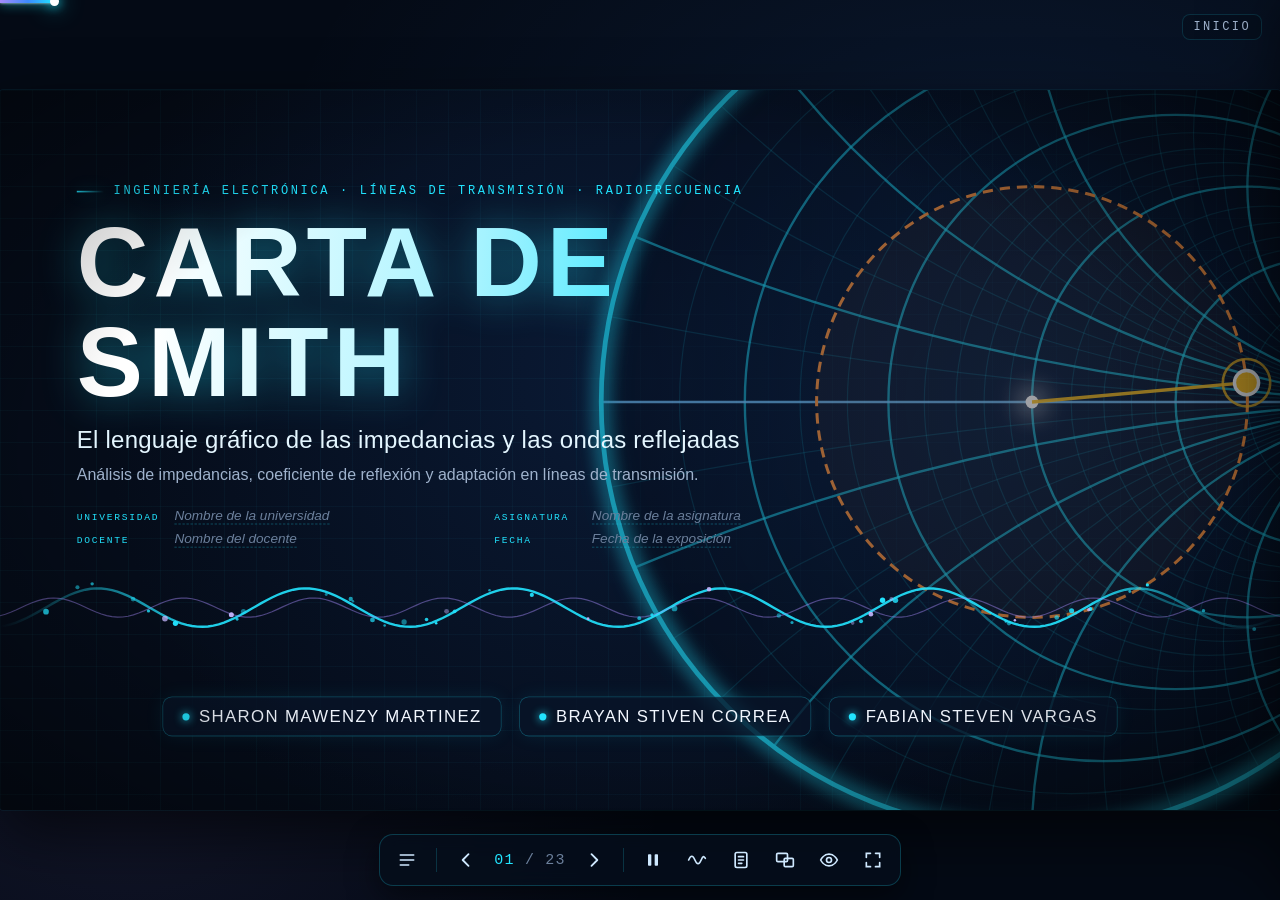
==== presentacion/index.html @ e16580ab "Presentación interactiva de la Carta de Smith 23 diapositivas en HTML/SVG/JS sin dependencias, con c" ====
<!doctype html>
<html lang="es">
<head>
  <meta charset="utf-8">
  <meta name="viewport" content="width=device-width, initial-scale=1">
  <title>Carta de Smith — Presentación interactiva</title>
  <meta name="description" content="Análisis de impedancias, coeficiente de reflexión y adaptación en líneas de transmisión.">
  <link rel="icon" href="data:image/svg+xml,%3Csvg xmlns='http://www.w3.org/2000/svg' viewBox='-12 -12 24 24'%3E%3Ccircle r='10' fill='%23050c19' stroke='%2322e4ff' stroke-width='1.6'/%3E%3Ccircle cx='5' r='5' fill='none' stroke='%2322e4ff' stroke-width='1.1'/%3E%3Cpath d='M-10 0H10' stroke='%2322e4ff'/%3E%3C/svg%3E">
  <link rel="stylesheet" href="css/styles.css">
  <script>
    // Registro temprano de errores (usado por la prueba automática ?test)
    window.__errs = [];
    window.addEventListener('error', function (e) { window.__errs.push(e.message + ' @ ' + e.filename + ':' + e.lineno); });
  </script>
</head>
<body>
  <div id="progress"></div>
  <div id="sectionLabel"></div>

  <div id="viewport">
    <main id="stage"></main>
  </div>

  <!-- Barra de herramientas -->
  <nav id="toolbar" aria-label="Controles de la presentación">
    <button class="tb" id="btnMenu" data-tip="Menú de secciones (M)" aria-label="Menú">
      <svg viewBox="0 0 24 24" fill="none" stroke="currentColor" stroke-width="2" stroke-linecap="round"><path d="M4 6h16M4 12h16M4 18h10"/></svg>
    </button>
    <span class="sep"></span>
    <button class="tb" id="btnPrev" data-tip="Anterior (←)" aria-label="Anterior">
      <svg viewBox="0 0 24 24" fill="none" stroke="currentColor" stroke-width="2.2" stroke-linecap="round" stroke-linejoin="round"><path d="M15 5l-7 7 7 7"/></svg>
    </button>
    <div id="counter">01 / 23</div>
    <button class="tb" id="btnNext" data-tip="Siguiente (→ / espacio)" aria-label="Siguiente">
      <svg viewBox="0 0 24 24" fill="none" stroke="currentColor" stroke-width="2.2" stroke-linecap="round" stroke-linejoin="round"><path d="M9 5l7 7-7 7"/></svg>
    </button>
    <span class="sep"></span>
    <button class="tb" id="btnPause" data-tip="Pausar / reanudar animaciones (P)" aria-label="Pausa">
      <svg viewBox="0 0 24 24" fill="currentColor"><rect x="6" y="5" width="4" height="14" rx="1"/><rect x="14" y="5" width="4" height="14" rx="1"/></svg>
    </button>
    <button class="tb" id="btnAnim" data-tip="Desactivar animaciones (A)" aria-label="Animaciones">
      <svg viewBox="0 0 24 24" fill="none" stroke="currentColor" stroke-width="2" stroke-linecap="round"><path d="M2 12c2.5-6 5-6 7.5 0s5 6 7.5 0 3.5-4 5-2"/></svg>
    </button>
    <button class="tb" id="btnNotes" data-tip="Notas del expositor (N)" aria-label="Notas">
      <svg viewBox="0 0 24 24" fill="none" stroke="currentColor" stroke-width="2" stroke-linecap="round"><rect x="5" y="3" width="14" height="18" rx="2"/><path d="M9 8h6M9 12h6M9 16h4"/></svg>
    </button>
    <button class="tb" id="btnPresenter" data-tip="Ventana de notas para 2º monitor (V)" aria-label="Ventana de notas">
      <svg viewBox="0 0 24 24" fill="none" stroke="currentColor" stroke-width="2" stroke-linecap="round"><rect x="2" y="4" width="13" height="10" rx="1.5"/><rect x="11" y="10" width="11" height="10" rx="1.5"/></svg>
    </button>
    <button class="tb" id="btnPresent" data-tip="Modo exposición: oculta la interfaz (H)" aria-label="Modo exposición">
      <svg viewBox="0 0 24 24" fill="none" stroke="currentColor" stroke-width="2" stroke-linecap="round"><path d="M2 12s3.5-7 10-7 10 7 10 7-3.5 7-10 7S2 12 2 12z"/><circle cx="12" cy="12" r="3"/></svg>
    </button>
    <button class="tb" id="btnFull" data-tip="Pantalla completa (F)" aria-label="Pantalla completa">
      <svg viewBox="0 0 24 24" fill="none" stroke="currentColor" stroke-width="2" stroke-linecap="round"><path d="M4 9V4h5M20 9V4h-5M4 15v5h5M20 15v5h-5"/></svg>
    </button>
  </nav>

  <!-- Menú de secciones -->
  <div id="menu" role="dialog" aria-label="Menú de secciones">
    <div class="menu-box">
      <h3>Contenido de la presentación</h3>
      <div class="sections" id="menuSections"></div>
      <div class="keys">
        <kbd>←</kbd> <kbd>→</kbd> navegar &nbsp;·&nbsp; <kbd>Inicio</kbd>/<kbd>Fin</kbd> primera/última &nbsp;·&nbsp;
        <kbd>F</kbd> pantalla completa &nbsp;·&nbsp; <kbd>N</kbd> notas &nbsp;·&nbsp; <kbd>V</kbd> ventana de notas &nbsp;·&nbsp;
        <kbd>P</kbd> pausar animaciones &nbsp;·&nbsp; <kbd>A</kbd> activar/desactivar animaciones &nbsp;·&nbsp;
        <kbd>H</kbd> modo exposición &nbsp;·&nbsp; <kbd>M</kbd> este menú &nbsp;·&nbsp; <kbd>Esc</kbd> cerrar<br>
        En las cartas interactivas: haz clic para enfocarlas y usa las flechas para mover el punto (<kbd>Shift</kbd> = paso grande, <kbd>Inicio</kbd> = centro).
      </div>
    </div>
  </div>

  <!-- Notas del expositor -->
  <aside id="notes" aria-label="Notas del expositor">
    <header>
      <div class="n" id="notesNum"></div>
      <h4 id="notesTitle"></h4>
      <button class="btn sm close" id="notesClose" aria-label="Cerrar notas">✕</button>
    </header>
    <div class="body" id="notesBody"></div>
  </aside>

  <div id="toast" role="status" aria-live="polite"></div>

  <script src="js/calculations.js"></script>
  <script src="js/animations.js"></script>
  <script src="js/smith-chart.js"></script>
  <script src="js/slides.js"></script>
  <script src="js/slides-a.js"></script>
  <script src="js/slides-b.js"></script>
  <script src="js/slides-c.js"></script>
  <script src="js/app.js"></script>
</body>
</html>
---- presentacion/css/styles.css ----
/* =====================================================================
   CARTA DE SMITH — Presentación interactiva
   Hoja de estilos principal
   ===================================================================== */

:root {
  --bg: #040a15;
  --bg-2: #071327;
  --panel: rgba(10, 24, 46, 0.72);
  --panel-solid: #0a1830;
  --graphite: #1a2232;
  --line: rgba(34, 228, 255, 0.16);
  --line-strong: rgba(34, 228, 255, 0.42);

  --cyan: #22e4ff;
  --cyan-dim: #0fa9c4;
  --blue: #3d8bff;
  --violet: #a78bfa;
  --turq: #2dd4bf;
  --green: #3cf7a6;
  --amber: #fbbf24;
  --orange: #fb923c;
  --red: #ff4d5e;

  --text: #f2f7ff;
  --muted: #9fb2cc;
  --dim: #6b7f9b;

  --font-title: "Bahnschrift", "DIN Alternate", "Segoe UI", "Roboto Condensed", Arial, sans-serif;
  --font-body: "Segoe UI", "Inter", "Roboto", "Helvetica Neue", Arial, sans-serif;
  --font-mono: "Consolas", "Cascadia Mono", "JetBrains Mono", "Courier New", monospace;
  --font-math: "Cambria Math", "Cambria", "STIX Two Math", "Times New Roman", serif;

  --glow: 0 0 18px rgba(34, 228, 255, 0.35);
  --radius: 14px;
  --ease: cubic-bezier(.22, .8, .24, 1);
}

* { box-sizing: border-box; }

html, body {
  margin: 0;
  height: 100%;
  overflow: hidden;
  background: var(--bg);
  color: var(--text);
  font-family: var(--font-body);
  -webkit-font-smoothing: antialiased;
}

body {
  background:
    radial-gradient(1200px 700px at 78% 18%, rgba(61, 139, 255, 0.10), transparent 60%),
    radial-gradient(900px 600px at 10% 90%, rgba(167, 139, 250, 0.08), transparent 60%),
    var(--bg);
}

button, input, select { font-family: inherit; }

/* ---------------------------------------------------------------------
   Escenario 16:9 escalado (1600 × 900 virtual)
   --------------------------------------------------------------------- */
#viewport {
  position: fixed;
  inset: 0;
  display: grid;
  place-items: center;
}

#stage {
  position: absolute;
  left: 50%;
  top: 50%;
  width: 1600px;
  height: 900px;
  transform-origin: 0 0;
  overflow: hidden;
  border-radius: 4px;
  background:
    linear-gradient(rgba(34,228,255,0.035) 1px, transparent 1px) 0 0 / 40px 40px,
    linear-gradient(90deg, rgba(34,228,255,0.035) 1px, transparent 1px) 0 0 / 40px 40px,
    radial-gradient(circle at 50% 40%, #0a1a35 0%, #050c19 70%);
  box-shadow: 0 0 0 1px rgba(34,228,255,0.08), 0 30px 80px rgba(0,0,0,0.6);
}

#stage::after { /* viñeta */
  content: "";
  position: absolute;
  inset: 0;
  pointer-events: none;
  background: radial-gradient(ellipse at center, transparent 60%, rgba(0,0,0,0.45) 100%);
  z-index: 50;
}

/* ---------------------------------------------------------------------
   Diapositivas y transiciones
   --------------------------------------------------------------------- */
.slide {
  position: absolute;
  inset: 0;
  padding: 44px 64px 92px;
  display: none;
  flex-direction: column;
  z-index: 1;
}
.slide.active, .slide.leaving { display: flex; }
.slide.active { z-index: 2; }

.slide.enter { animation: var(--in-anim, tSlideIn) 0.7s var(--ease) both; }
.slide.leaving { animation: var(--out-anim, tSlideOut) 0.55s var(--ease) both; pointer-events: none; }

.slide[data-trans="slide"]  { --in-anim: tSlideIn;  --out-anim: tSlideOut; }
.slide[data-trans="zoom"]   { --in-anim: tZoomIn;   --out-anim: tZoomOut; }
.slide[data-trans="blur"]   { --in-anim: tBlurIn;   --out-anim: tBlurOut; }
.slide[data-trans="rise"]   { --in-anim: tRiseIn;   --out-anim: tRiseOut; }
.slide[data-trans="scan"]   { --in-anim: tScanIn;   --out-anim: tFadeOut; }

.dir-back .slide[data-trans="slide"] { --in-anim: tSlideInBack; --out-anim: tSlideOutBack; }

@keyframes tSlideIn     { from { transform: translateX(90px); opacity: 0; } to { transform: none; opacity: 1; } }
@keyframes tSlideOut    { to   { transform: translateX(-90px); opacity: 0; } }
@keyframes tSlideInBack { from { transform: translateX(-90px); opacity: 0; } to { transform: none; opacity: 1; } }
@keyframes tSlideOutBack{ to   { transform: translateX(90px); opacity: 0; } }
@keyframes tZoomIn      { from { transform: scale(1.08); opacity: 0; filter: blur(6px); } to { transform: none; opacity: 1; filter: none; } }
@keyframes tZoomOut     { to   { transform: scale(0.94); opacity: 0; } }
@keyframes tBlurIn      { from { opacity: 0; filter: blur(14px); } to { opacity: 1; filter: none; } }
@keyframes tBlurOut     { to   { opacity: 0; filter: blur(10px); } }
@keyframes tRiseIn      { from { transform: translateY(60px); opacity: 0; } to { transform: none; opacity: 1; } }
@keyframes tRiseOut     { to   { transform: translateY(-40px); opacity: 0; } }
@keyframes tScanIn      { from { clip-path: inset(0 100% 0 0); } to { clip-path: inset(0 0 0 0); } }
@keyframes tFadeOut     { to   { opacity: 0; } }

/* Aparición progresiva de elementos (.rv) */
.rv { opacity: 0; }
.slide.active .rv {
  animation: rvUp 0.7s var(--ease) both;
  animation-delay: calc(var(--i, 0) * 110ms + 250ms);
}
.slide.active .rv.left  { animation-name: rvLeft; }
.slide.active .rv.right { animation-name: rvRight; }
.slide.active .rv.zoom  { animation-name: rvZoom; }
.slide.active .rv.glowin { animation-name: rvGlow; animation-duration: 1.4s; }

@keyframes rvUp    { from { opacity: 0; transform: translateY(22px); } to { opacity: 1; transform: none; } }
@keyframes rvLeft  { from { opacity: 0; transform: translateX(-34px); } to { opacity: 1; transform: none; } }
@keyframes rvRight { from { opacity: 0; transform: translateX(34px); } to { opacity: 1; transform: none; } }
@keyframes rvZoom  { from { opacity: 0; transform: scale(0.9); } to { opacity: 1; transform: none; } }
@keyframes rvGlow  { 0% { opacity: 0; filter: blur(16px); letter-spacing: 0.3em; } 60% { opacity: 1; } 100% { opacity: 1; filter: none; } }

/* Animaciones desactivadas */
body.no-anim *, body.no-anim *::before, body.no-anim *::after {
  animation-duration: 0.001s !important;
  animation-delay: 0s !important;
  transition-duration: 0.001s !important;
  transition-delay: 0s !important;
}

/* ---------------------------------------------------------------------
   Tipografía y bloques comunes
   --------------------------------------------------------------------- */
.slide-head { margin-bottom: 22px; flex: none; }
.kicker {
  font-family: var(--font-mono);
  font-size: 15px;
  letter-spacing: 0.22em;
  text-transform: uppercase;
  color: var(--cyan);
  display: flex;
  align-items: center;
  gap: 12px;
}
.kicker::before {
  content: "";
  width: 34px;
  height: 2px;
  background: linear-gradient(90deg, var(--cyan), transparent);
  box-shadow: var(--glow);
}
h2.title {
  font-family: var(--font-title);
  font-weight: 700;
  font-size: 46px;
  line-height: 1.08;
  margin: 8px 0 0;
  letter-spacing: 0.01em;
  background: linear-gradient(92deg, #ffffff 0%, #cdefff 55%, #8fdcff 100%);
  -webkit-background-clip: text;
  background-clip: text;
  color: transparent;
}
.subtitle { color: var(--muted); font-size: 21px; margin-top: 8px; }

p, li { font-size: 21px; line-height: 1.45; }
.muted { color: var(--muted); }
.small { font-size: 17px; }
.tiny  { font-size: 14px; }
.hl  { color: var(--cyan); }
.hl2 { color: var(--violet); }
.hl3 { color: var(--turq); }
.warn { color: var(--orange); }
.bad  { color: var(--red); }
.good { color: var(--green); }
b, strong { color: #fff; font-weight: 650; }

.content { flex: 1; min-height: 0; display: grid; gap: 26px; }
.row { display: flex; gap: 14px; align-items: center; flex-wrap: wrap; }
.col { display: flex; flex-direction: column; gap: 14px; min-height: 0; }
.center { display: grid; place-items: center; }
.stack-sm > * + * { margin-top: 10px; }

.panel {
  background: linear-gradient(160deg, rgba(14, 32, 60, 0.82), rgba(9, 18, 36, 0.78));
  border: 1px solid var(--line);
  border-radius: var(--radius);
  padding: 18px 22px;
  position: relative;
  box-shadow: inset 0 1px 0 rgba(255,255,255,0.04), 0 10px 30px rgba(0,0,0,0.25);
  backdrop-filter: blur(6px);
}
.panel.glow { border-color: var(--line-strong); box-shadow: 0 0 0 1px rgba(34,228,255,0.08), 0 0 30px rgba(34,228,255,0.10), inset 0 1px 0 rgba(255,255,255,0.05); }
.panel h3, .card h3 {
  font-family: var(--font-title);
  font-size: 22px;
  margin: 0 0 8px;
  color: #fff;
  letter-spacing: 0.02em;
}
.panel-label {
  font-family: var(--font-mono);
  font-size: 13px;
  letter-spacing: 0.18em;
  text-transform: uppercase;
  color: var(--muted);
  margin-bottom: 8px;
}

.card {
  background: rgba(12, 26, 50, 0.7);
  border: 1px solid var(--line);
  border-radius: 12px;
  padding: 14px 16px;
  transition: border-color .3s, box-shadow .3s, transform .3s;
}
.card p { font-size: 17px; margin: 4px 0 0; color: var(--muted); line-height: 1.35; }
.card.focus { border-color: var(--cyan); box-shadow: 0 0 22px rgba(34,228,255,0.18); }

.callout {
  border-left: 3px solid var(--cyan);
  background: linear-gradient(90deg, rgba(34,228,255,0.10), rgba(34,228,255,0.02));
  padding: 14px 18px;
  border-radius: 0 12px 12px 0;
  font-size: 20px;
  line-height: 1.4;
}
.callout.violet { border-color: var(--violet); background: linear-gradient(90deg, rgba(167,139,250,0.12), rgba(167,139,250,0.02)); }
.callout.orange { border-color: var(--orange); background: linear-gradient(90deg, rgba(251,146,60,0.12), rgba(251,146,60,0.02)); }
.callout.green  { border-color: var(--green);  background: linear-gradient(90deg, rgba(60,247,166,0.10), rgba(60,247,166,0.02)); }

.tag {
  display: inline-block;
  font-family: var(--font-mono);
  font-size: 12px;
  letter-spacing: 0.12em;
  text-transform: uppercase;
  padding: 3px 9px;
  border-radius: 999px;
  border: 1px solid currentColor;
  color: var(--cyan);
  vertical-align: middle;
}
.tag.violet { color: var(--violet); }
.tag.orange { color: var(--orange); }
.tag.turq   { color: var(--turq); }
.tag.green  { color: var(--green); }

/* ---------------------------------------------------------------------
   Ecuaciones (tipografía matemática sin dependencias externas)
   --------------------------------------------------------------------- */
.eq {
  font-family: var(--font-math);
  font-size: 30px;
  color: #fff;
  display: inline-block;
  line-height: 1.5;
  padding: 10px 18px;
  border-radius: 10px;
  background: rgba(34, 228, 255, 0.05);
  border: 1px solid rgba(34, 228, 255, 0.18);
  text-shadow: 0 0 12px rgba(34,228,255,0.25);
}
.eq.big { font-size: 42px; padding: 14px 26px; }
.eq.sm  { font-size: 24px; padding: 6px 14px; }
.eq.plain { background: none; border: none; padding: 0; }
.eq i { font-style: italic; }
.eq .op { padding: 0 0.12em; }
.frac {
  display: inline-flex;
  flex-direction: column;
  align-items: center;
  vertical-align: middle;
  margin: 0 0.15em;
}
.frac > .fn { padding: 0 0.25em 0.06em; border-bottom: 1.5px solid currentColor; line-height: 1.15; }
.frac > .fd { padding: 0.06em 0.25em 0; line-height: 1.15; }
.eq sub, .eq sup { font-size: 0.6em; }
.eq-label { font-family: var(--font-body); font-size: 15px; color: var(--muted); font-style: normal; margin-left: 10px; text-shadow: none; }
.sym-list { display: grid; grid-template-columns: auto 1fr; gap: 4px 14px; font-size: 18px; color: var(--muted); }
.sym-list > :nth-child(odd) { font-family: var(--font-math); font-style: italic; color: #fff; font-size: 21px; }

/* ---------------------------------------------------------------------
   Lecturas tipo instrumento
   --------------------------------------------------------------------- */
.readouts { display: grid; grid-template-columns: repeat(2, 1fr); gap: 10px; }
.readouts.three { grid-template-columns: repeat(3, 1fr); }
.readouts.one { grid-template-columns: 1fr; }
.ro {
  background: linear-gradient(180deg, rgba(3, 10, 22, 0.9), rgba(6, 16, 32, 0.9));
  border: 1px solid rgba(34, 228, 255, 0.16);
  border-radius: 10px;
  padding: 8px 12px 9px;
  position: relative;
  overflow: hidden;
}
.ro::before {
  content: "";
  position: absolute;
  inset: 0;
  background: repeating-linear-gradient(0deg, rgba(255,255,255,0.018) 0 2px, transparent 2px 4px);
  pointer-events: none;
}
.ro .lbl {
  font-family: var(--font-body);
  font-size: 14px;
  font-weight: 600;
  letter-spacing: 0.04em;
  color: var(--muted);
}
.ro .val {
  font-family: var(--font-mono);
  font-size: 25px;
  color: var(--cyan);
  text-shadow: 0 0 10px rgba(34, 228, 255, 0.45);
  white-space: nowrap;
  font-variant-numeric: tabular-nums;
  margin-top: 2px;
}
.ro .val .u { font-size: 0.6em; color: var(--muted); text-shadow: none; margin-left: 4px; }
.ro.wide { grid-column: 1 / -1; }
.ro.violet .val { color: var(--violet); text-shadow: 0 0 10px rgba(167,139,250,.45); }
.ro.turq .val { color: var(--turq); text-shadow: 0 0 10px rgba(45,212,191,.45); }
.ro.orange .val { color: var(--orange); text-shadow: 0 0 10px rgba(251,146,60,.45); }

/* ---------------------------------------------------------------------
   Controles
   --------------------------------------------------------------------- */
.btn {
  appearance: none;
  border: 1px solid rgba(34, 228, 255, 0.45);
  background: rgba(34, 228, 255, 0.06);
  color: #dffaff;
  font-size: 16px;
  font-weight: 600;
  letter-spacing: 0.03em;
  padding: 9px 16px;
  border-radius: 10px;
  cursor: pointer;
  transition: background .2s, box-shadow .2s, transform .1s, border-color .2s, color .2s;
  display: inline-block;
  white-space: nowrap;
  line-height: 1.3;
}
.btn:hover { background: rgba(34, 228, 255, 0.16); box-shadow: 0 0 18px rgba(34, 228, 255, 0.25); }
.btn:active { transform: translateY(1px); }
.btn:focus-visible { outline: 2px solid var(--cyan); outline-offset: 2px; }
.btn.primary { background: linear-gradient(135deg, rgba(34,228,255,0.30), rgba(61,139,255,0.30)); border-color: var(--cyan); color: #fff; }
.btn.on { background: rgba(34, 228, 255, 0.28); border-color: var(--cyan); color: #fff; box-shadow: 0 0 16px rgba(34,228,255,.3); }
.btn.violet { border-color: rgba(167,139,250,.6); background: rgba(167,139,250,.08); }
.btn.violet.on { background: rgba(167,139,250,.3); box-shadow: 0 0 16px rgba(167,139,250,.35); }
.btn.orange { border-color: rgba(251,146,60,.6); background: rgba(251,146,60,.08); }
.btn.orange.on { background: rgba(251,146,60,.28); box-shadow: 0 0 16px rgba(251,146,60,.35); }
.btn.sm { font-size: 14px; padding: 6px 11px; border-radius: 8px; }
.btn:disabled { opacity: .4; cursor: default; box-shadow: none; }

.field { display: grid; grid-template-columns: 150px 1fr 104px; align-items: center; gap: 12px; margin: 8px 0; }
.field label { font-size: 17px; color: var(--muted); }
.field label i { font-family: var(--font-math); color: #fff; font-size: 20px; }
.num {
  width: 100%;
  background: rgba(3, 10, 22, 0.9);
  border: 1px solid rgba(34, 228, 255, 0.3);
  color: var(--cyan);
  font-family: var(--font-mono);
  font-size: 17px;
  padding: 6px 8px;
  border-radius: 8px;
  text-align: right;
}
.num:focus { outline: none; border-color: var(--cyan); box-shadow: 0 0 10px rgba(34,228,255,.3); }
select.num { text-align: left; }

input[type="range"] {
  -webkit-appearance: none;
  appearance: none;
  width: 100%;
  height: 26px;
  background: transparent;
  cursor: pointer;
}
input[type="range"]::-webkit-slider-runnable-track {
  height: 6px;
  border-radius: 3px;
  background: linear-gradient(90deg, rgba(34,228,255,.55), rgba(61,139,255,.35));
}
input[type="range"]::-webkit-slider-thumb {
  -webkit-appearance: none;
  width: 18px; height: 18px;
  margin-top: -6px;
  border-radius: 50%;
  background: #fff;
  border: 3px solid var(--cyan);
  box-shadow: 0 0 12px var(--cyan);
}
input[type="range"]::-moz-range-track { height: 6px; border-radius: 3px; background: linear-gradient(90deg, rgba(34,228,255,.55), rgba(61,139,255,.35)); }
input[type="range"]::-moz-range-thumb { width: 14px; height: 14px; border-radius: 50%; background: #fff; border: 3px solid var(--cyan); box-shadow: 0 0 12px var(--cyan); }
input[type="range"]:focus-visible { outline: 1px dashed var(--cyan); }

.seg { display: inline-flex; border: 1px solid rgba(34,228,255,.35); border-radius: 10px; overflow: hidden; }
.seg .btn { border: none; border-radius: 0; }
.seg .btn + .btn { border-left: 1px solid rgba(34,228,255,.25); }

.status {
  border-radius: 10px;
  padding: 10px 14px;
  font-size: 17px;
  line-height: 1.4;
  border: 1px solid;
  transition: all .3s;
}
.status.ok   { border-color: rgba(60,247,166,.5);  background: rgba(60,247,166,.08);  color: #c9ffe7; }
.status.mid  { border-color: rgba(251,191,36,.5);  background: rgba(251,191,36,.08);  color: #ffeec2; }
.status.bad  { border-color: rgba(255,77,94,.5);   background: rgba(255,77,94,.08);   color: #ffd2d7; }
.status.info { border-color: rgba(34,228,255,.4); background: rgba(34,228,255,.06); color: #d6f8ff; }

/* Medidores */
.meter { height: 14px; border-radius: 7px; background: rgba(255,255,255,0.06); overflow: hidden; border: 1px solid rgba(255,255,255,0.08); }
.meter > span { display: block; height: 100%; width: 0; border-radius: 7px; transition: width .35s var(--ease), background .35s; background: linear-gradient(90deg, var(--turq), var(--cyan)); box-shadow: 0 0 12px rgba(34,228,255,.5); }
.meter.orange > span { background: linear-gradient(90deg, var(--amber), var(--orange), var(--red)); box-shadow: 0 0 12px rgba(251,146,60,.5); }

/* ---------------------------------------------------------------------
   Carta de Smith (SVG)
   --------------------------------------------------------------------- */
.smith { width: 100%; height: 100%; display: block; overflow: visible; user-select: none; }
.smith-wrap { position: relative; aspect-ratio: 1 / 1; max-height: 100%; margin: 0 auto; }
.smith-wrap.interactive .smith { cursor: crosshair; touch-action: none; }
.smith:focus { outline: none; }
.smith:focus-visible .sc-unit { stroke: #fff; }

.sc-bg { fill: url(#scBgGrad); }
.sc-unit { fill: none; stroke: var(--cyan); stroke-width: 1.1; filter: drop-shadow(0 0 2px rgba(34,228,255,.9)); }
.sc-r, .sc-x { fill: none; stroke: rgba(34, 228, 255, 0.34); stroke-width: 0.35; }
.sc-r.major, .sc-x.major { stroke: rgba(34, 228, 255, 0.62); stroke-width: 0.55; }
.sc-r.minor, .sc-x.minor { stroke: rgba(34, 228, 255, 0.17); stroke-width: 0.28; }
.sc-axis { stroke: rgba(120, 200, 255, 0.85); stroke-width: 0.6; fill: none; }
.sc-plane line { stroke: rgba(167, 139, 250, 0.7); stroke-width: 0.4; stroke-dasharray: 2 2; }
.sc-plane text { fill: var(--violet); font-family: var(--font-math); font-size: 6px; font-style: italic; }
.sc-label { fill: rgba(190, 230, 255, 0.8); font-family: var(--font-mono); font-size: 3.6px; }
.sc-label.x-pos { fill: rgba(196, 181, 253, 0.9); }
.sc-label.x-neg { fill: rgba(94, 234, 212, 0.9); }
.sc-phase-ring { fill: none; stroke: rgba(34,228,255,.35); stroke-width: 0.3; }
.sc-tick { stroke: rgba(34,228,255,.55); stroke-width: 0.3; }
.sc-tick.major { stroke: rgba(34,228,255,.9); stroke-width: 0.45; }
.sc-phase-label { fill: rgba(170, 215, 245, 0.85); font-family: var(--font-mono); font-size: 3.3px; }
.sc-wl-label { fill: rgba(196, 181, 253, 0.85); font-family: var(--font-mono); font-size: 3px; }
.sc-scale-title { fill: rgba(170, 215, 245, 0.6); font-family: var(--font-mono); font-size: 3px; letter-spacing: .3px; }
.sc-region-up { fill: rgba(167, 139, 250, 0.08); }
.sc-region-down { fill: rgba(45, 212, 191, 0.07); }
.sc-region-label { font-family: var(--font-title); font-size: 6px; letter-spacing: 0.6px; }
.sc-center { fill: #fff; filter: drop-shadow(0 0 3px #fff); }

.sc-draw { stroke-dasharray: 1; stroke-dashoffset: 0; }
.sc-hidden { opacity: 0; }
.sc-group { transition: opacity .6s; }

.sc-vswr { fill: rgba(251, 146, 60, 0.05); stroke: var(--orange); stroke-width: 0.7; stroke-dasharray: 2.4 1.6; }
.sc-vector { stroke: #fff; stroke-width: 0.8; marker-end: none; opacity: .9; }
.sc-point { stroke: #fff; stroke-width: 0.8; }
.sc-point-halo { fill: none; stroke-width: 0.6; opacity: 0.8; }
.sc-coord { font-family: var(--font-mono); font-size: 4.2px; fill: #fff; paint-order: stroke; stroke: rgba(3,8,18,.9); stroke-width: 1.4px; }
.sc-hl-r { fill: none; stroke: var(--violet); stroke-width: 1.3; filter: drop-shadow(0 0 2px var(--violet)); }
.sc-hl-x { fill: none; stroke: var(--turq); stroke-width: 1.3; filter: drop-shadow(0 0 2px var(--turq)); }
.sc-hl-g { fill: none; stroke: var(--amber); stroke-width: 1.1; stroke-dasharray: 2 1.4; }
.sc-trace { fill: none; stroke: var(--amber); stroke-width: 1.1; filter: drop-shadow(0 0 1.5px rgba(251,191,36,.9)); }
.sc-trace.cyan { stroke: var(--cyan); filter: drop-shadow(0 0 1.5px rgba(34,228,255,.9)); }
.sc-trace.violet { stroke: var(--violet); filter: drop-shadow(0 0 1.5px rgba(167,139,250,.9)); }
.sc-dot { stroke: #fff; stroke-width: 0.5; }
.sc-dot-label { font-family: var(--font-mono); font-size: 4px; fill: #fff; paint-order: stroke; stroke: rgba(3,8,18,.9); stroke-width: 1.2px; }
.sc-overlay-region { fill: rgba(34,228,255,.16); stroke: var(--cyan); stroke-width: .8; }

@keyframes pulse { 0%, 100% { opacity: .9; } 50% { opacity: .25; } }
.pulse { animation: pulse 1.6s ease-in-out infinite; }
@keyframes spinSlow { to { transform: rotate(360deg); } }

/* ---------------------------------------------------------------------
   Interfaz: barra de progreso, barra de herramientas, menú, notas
   --------------------------------------------------------------------- */
#progress {
  position: fixed;
  top: 0; left: 0;
  height: 3px;
  width: 0;
  background: linear-gradient(90deg, var(--violet), var(--blue), var(--cyan));
  box-shadow: 0 0 12px var(--cyan), 0 0 3px #fff;
  z-index: 100;
  transition: width .6s var(--ease);
}
#progress::after {
  content: "";
  position: absolute;
  right: -3px; top: -3px;
  width: 9px; height: 9px;
  border-radius: 50%;
  background: #fff;
  box-shadow: 0 0 12px var(--cyan), 0 0 24px var(--cyan);
}

#toolbar {
  position: fixed;
  left: 50%;
  bottom: 14px;
  transform: translateX(-50%);
  display: flex;
  align-items: center;
  gap: 6px;
  padding: 6px 8px;
  border-radius: 14px;
  background: rgba(6, 14, 28, 0.82);
  border: 1px solid rgba(34, 228, 255, 0.22);
  box-shadow: 0 10px 30px rgba(0,0,0,.5);
  backdrop-filter: blur(10px);
  z-index: 90;
  transition: opacity .35s, transform .35s;
}
#toolbar .tb {
  width: 38px; height: 38px;
  display: grid; place-items: center;
  border-radius: 10px;
  border: 1px solid transparent;
  background: transparent;
  color: #cfe9ff;
  cursor: pointer;
  transition: background .2s, border-color .2s, color .2s;
  position: relative;
}
#toolbar .tb:hover { background: rgba(34, 228, 255, 0.12); border-color: rgba(34,228,255,.35); }
#toolbar .tb.on { color: var(--cyan); background: rgba(34,228,255,.14); border-color: rgba(34,228,255,.5); }
#toolbar .tb.off { color: var(--orange); }
#toolbar .tb svg { width: 20px; height: 20px; }
#toolbar .tb[data-tip]:hover::after {
  content: attr(data-tip);
  position: absolute;
  bottom: 48px;
  left: 50%;
  transform: translateX(-50%);
  white-space: nowrap;
  background: #0a1830;
  border: 1px solid rgba(34,228,255,.35);
  padding: 5px 9px;
  font-size: 12px;
  border-radius: 6px;
  color: #dff;
  pointer-events: none;
}
#toolbar .sep { width: 1px; height: 24px; background: rgba(34,228,255,.18); margin: 0 4px; }
#counter {
  font-family: var(--font-mono);
  font-size: 15px;
  color: var(--cyan);
  min-width: 78px;
  text-align: center;
  letter-spacing: .08em;
}
#counter .tot { color: var(--dim); }

#sectionLabel {
  position: fixed;
  top: 14px;
  right: 18px;
  font-family: var(--font-mono);
  font-size: 12px;
  letter-spacing: .2em;
  text-transform: uppercase;
  color: var(--muted);
  z-index: 80;
  padding: 5px 10px;
  border-radius: 8px;
  background: rgba(6,14,28,.6);
  border: 1px solid rgba(34,228,255,.15);
  transition: opacity .35s;
}

body.present #toolbar { opacity: 0; transform: translate(-50%, 20px); pointer-events: none; }
body.present #sectionLabel { opacity: 0; }
body.present.show-ui #toolbar { opacity: 1; transform: translateX(-50%); pointer-events: auto; }
body.present #stage { box-shadow: none; border-radius: 0; }

/* Menú de secciones */
#menu {
  position: fixed;
  inset: 0;
  z-index: 120;
  background: rgba(2, 6, 14, 0.78);
  backdrop-filter: blur(8px);
  display: none;
  align-items: center;
  justify-content: center;
}
#menu.open { display: flex; animation: tBlurIn .3s both; }
#menu .menu-box {
  width: min(1100px, 92vw);
  max-height: 86vh;
  overflow: auto;
  padding: 26px 30px;
  border-radius: 18px;
  background: linear-gradient(160deg, #0c1d38, #060f20);
  border: 1px solid rgba(34,228,255,.3);
  box-shadow: 0 0 60px rgba(34,228,255,.12);
}
#menu h3 { font-family: var(--font-title); font-size: 26px; margin: 0 0 16px; }
#menu .sections { display: grid; grid-template-columns: repeat(auto-fill, minmax(320px, 1fr)); gap: 18px; }
#menu .sec h4 { margin: 0 0 6px; font-family: var(--font-mono); font-size: 13px; letter-spacing: .2em; color: var(--cyan); text-transform: uppercase; }
#menu .sec button {
  display: flex;
  width: 100%;
  gap: 10px;
  text-align: left;
  padding: 7px 10px;
  border-radius: 8px;
  background: transparent;
  border: 1px solid transparent;
  color: #dbe8ff;
  font-size: 15px;
  cursor: pointer;
}
#menu .sec button:hover { background: rgba(34,228,255,.1); border-color: rgba(34,228,255,.3); }
#menu .sec button.current { background: rgba(34,228,255,.16); border-color: var(--cyan); color: #fff; }
#menu .sec button .n { font-family: var(--font-mono); color: var(--cyan); min-width: 26px; }
#menu .keys { margin-top: 18px; color: var(--muted); font-size: 14px; line-height: 1.7; }
kbd {
  font-family: var(--font-mono);
  font-size: 12px;
  padding: 2px 7px;
  border-radius: 5px;
  border: 1px solid rgba(34,228,255,.35);
  background: rgba(34,228,255,.08);
  color: #dff;
}

/* Notas del expositor (panel lateral) */
#notes {
  position: fixed;
  top: 0; right: 0; bottom: 0;
  width: min(460px, 92vw);
  z-index: 110;
  background: linear-gradient(180deg, #0a1730, #050c1a);
  border-left: 1px solid rgba(34,228,255,.3);
  box-shadow: -20px 0 60px rgba(0,0,0,.6);
  transform: translateX(105%);
  transition: transform .4s var(--ease);
  display: flex;
  flex-direction: column;
}
#notes.open { transform: none; }
#notes header { padding: 18px 20px 10px; border-bottom: 1px solid rgba(34,228,255,.15); }
#notes header .n { font-family: var(--font-mono); color: var(--cyan); font-size: 13px; letter-spacing: .15em; }
#notes header h4 { margin: 4px 0 0; font-family: var(--font-title); font-size: 21px; }
#notes .body { padding: 14px 20px 30px; overflow: auto; font-size: 16px; line-height: 1.6; color: #d4e2f5; }
#notes .body p, #notes .body li { font-size: 16px; }
#notes .close { position: absolute; top: 12px; right: 12px; }
#notes header { position: relative; padding-right: 60px; }

#toast {
  position: fixed;
  top: 22px;
  left: 50%;
  transform: translate(-50%, -20px);
  opacity: 0;
  z-index: 130;
  padding: 8px 16px;
  border-radius: 10px;
  background: rgba(6,14,28,.92);
  border: 1px solid rgba(34,228,255,.4);
  font-family: var(--font-mono);
  font-size: 13px;
  color: #dff;
  transition: all .3s;
  pointer-events: none;
}
#toast.show { opacity: 1; transform: translate(-50%, 0); }

/* Elementos editables de la portada */
.editable {
  outline: none;
  border-bottom: 1px dashed rgba(34,228,255,.35);
  min-width: 120px;
  display: inline-block;
  color: #fff;
  cursor: text;
}
.editable:empty::before { content: attr(data-ph); color: var(--dim); font-style: italic; }
.editable:focus { border-bottom-color: var(--cyan); background: rgba(34,228,255,.06); }
body.present .editable { border-bottom-color: transparent; }
body.present .editable:empty { display: none; }

/* SVG de diagramas generales */
.diagram text { font-family: var(--font-body); fill: var(--muted); }
.diagram .lbl { font-family: var(--font-mono); font-size: 14px; fill: var(--muted); letter-spacing: .08em; }
.diagram .lbl-w { fill: #fff; }
.wave-inc { fill: none; stroke: var(--cyan); stroke-width: 3; filter: drop-shadow(0 0 4px rgba(34,228,255,.8)); }
.wave-ref { fill: none; stroke: var(--orange); stroke-width: 3; filter: drop-shadow(0 0 4px rgba(251,146,60,.8)); }
.wave-tot { fill: none; stroke: #fff; stroke-width: 2.4; opacity: .9; }
.wave-env { fill: none; stroke: var(--violet); stroke-width: 2; stroke-dasharray: 7 5; }
.conductor { stroke: #7f93ad; stroke-width: 5; stroke-linecap: round; }

.legend { display: flex; gap: 18px; font-size: 15px; color: var(--muted); flex-wrap: wrap; }
.legend span::before { content: ""; display: inline-block; width: 22px; height: 3px; border-radius: 2px; margin-right: 7px; vertical-align: middle; background: var(--c, var(--cyan)); box-shadow: 0 0 6px var(--c, var(--cyan)); }

.steps { list-style: none; margin: 0; padding: 0; counter-reset: st; }
.steps li {
  counter-increment: st;
  position: relative;
  padding: 9px 12px 9px 52px;
  margin: 5px 0;
  border-radius: 10px;
  border: 1px solid transparent;
  color: var(--dim);
  font-size: 19px;
  transition: all .35s;
}
.steps li::before {
  content: counter(st);
  position: absolute;
  left: 10px; top: 50%;
  transform: translateY(-50%);
  width: 30px; height: 30px;
  border-radius: 50%;
  display: grid; place-items: center;
  font-family: var(--font-mono);
  font-size: 15px;
  border: 1px solid currentColor;
}
.steps li.done { color: #c9d8ee; }
.steps li.done::before { color: var(--turq); border-color: var(--turq); }
.steps li.current { color: #fff; border-color: rgba(34,228,255,.5); background: rgba(34,228,255,.08); box-shadow: 0 0 20px rgba(34,228,255,.12); }
.steps li.current::before { color: var(--cyan); background: rgba(34,228,255,.15); box-shadow: 0 0 10px var(--cyan); }

.icon-badge {
  width: 46px; height: 46px; flex: none;
  border-radius: 12px;
  display: grid; place-items: center;
  background: rgba(34,228,255,.08);
  border: 1px solid rgba(34,228,255,.35);
  color: var(--cyan);
}
.icon-badge svg { width: 26px; height: 26px; }

table.tbl { border-collapse: collapse; width: 100%; font-family: var(--font-mono); font-size: 16px; }
table.tbl th { color: var(--muted); font-weight: 500; font-size: 12px; letter-spacing: .12em; text-transform: uppercase; text-align: right; padding: 6px 8px; border-bottom: 1px solid rgba(34,228,255,.25); }
table.tbl td { text-align: right; padding: 6px 8px; border-bottom: 1px solid rgba(34,228,255,.08); color: #dff; }
table.tbl tr { cursor: pointer; transition: background .2s; }
table.tbl tbody tr:hover, table.tbl tr.sel { background: rgba(34,228,255,.1); }
table.tbl th:first-child, table.tbl td:first-child { text-align: left; }

.plot text { font-family: var(--font-mono); font-size: 12px; fill: var(--muted); }
.plot .grid line { stroke: rgba(34,228,255,.1); }
.plot .axis { stroke: rgba(34,228,255,.5); }
.plot .curve { fill: none; stroke: var(--cyan); stroke-width: 2.6; filter: drop-shadow(0 0 4px rgba(34,228,255,.7)); }
.plot .thr { stroke: var(--orange); stroke-dasharray: 6 4; stroke-width: 1.4; }
.plot .cursor { stroke: #fff; stroke-width: 1.4; }

/* Pantallas pequeñas */
@media (max-width: 700px) {
  #toolbar { gap: 2px; padding: 4px; }
  #toolbar .tb { width: 32px; height: 32px; }
  #counter { min-width: 60px; font-size: 13px; }
  #sectionLabel { display: none; }
}

/* =====================================================================
   Estilos específicos de diapositivas
   ===================================================================== */
.mono { font-family: var(--font-mono); }
.big-num { font-family: var(--font-mono); font-size: 40px; color: var(--orange); text-shadow: 0 0 14px rgba(251,146,60,.5); margin: 2px 0 8px; }

/* Portada y preguntas */
.slide.cover, .slide.questions { padding: 0; }
.cover-chart { position: absolute; right: -250px; top: -170px; width: 1120px; height: 1120px; opacity: .62; pointer-events: none; }
.cover-chart .smith-wrap, .q-chart .smith-wrap, .bg-chart .smith-wrap { width: 100%; height: 100%; }
.cover-line { position: absolute; left: 0; top: 572px; width: 1600px; height: 150px; pointer-events: none; }
.cover-main { position: absolute; left: 96px; top: 118px; width: 1000px; z-index: 3; }
.cover-title {
  font-family: var(--font-title);
  font-size: 124px;
  line-height: 1;
  margin: 18px 0 14px;
  letter-spacing: .05em;
  font-weight: 700;
  background: linear-gradient(95deg, #ffffff 10%, #a5f3ff 50%, #22e4ff 80%, #a78bfa 100%);
  -webkit-background-clip: text; background-clip: text; color: transparent;
  filter: drop-shadow(0 0 26px rgba(34,228,255,.45));
}
.cover-sub { font-size: 30px; color: #e4f6ff; margin: 0 0 8px; font-weight: 300; letter-spacing: .01em; }
.cover-sub2 { font-size: 20px; color: var(--muted); margin: 0 0 26px; }
.cover-meta { display: grid; grid-template-columns: repeat(2, minmax(260px, auto)); gap: 8px 36px; font-size: 17px; }
.cover-meta .m-lbl { font-family: var(--font-mono); font-size: 12px; letter-spacing: .18em; text-transform: uppercase; color: var(--cyan); margin-right: 12px; display: inline-block; width: 110px; }
.cover-team { position: absolute; left: 0; right: 0; bottom: 92px; display: flex; justify-content: center; gap: 22px; z-index: 3; }
.member {
  font-family: var(--font-title); font-size: 21px; letter-spacing: .08em;
  padding: 12px 24px; border-radius: 12px;
  background: rgba(8, 20, 40, .75); border: 1px solid rgba(34,228,255,.28);
  box-shadow: 0 0 24px rgba(34,228,255,.08);
  display: flex; align-items: center; gap: 12px;
}
.member .dot { width: 9px; height: 9px; border-radius: 50%; background: var(--cyan); box-shadow: 0 0 10px var(--cyan); }
.q-chart { position: absolute; left: 50%; top: 50%; width: 1000px; height: 1000px; transform: translate(-50%, -54%); opacity: .5; pointer-events: none; }
.q-line { top: 600px; }
.q-main { position: absolute; left: 0; right: 0; top: 250px; text-align: center; z-index: 3; }
.q-title { font-size: 150px; }

/* Barras de potencia */
.pbar { display: grid; grid-template-columns: 170px 1fr 70px; align-items: center; gap: 10px; margin: 8px 0; font-size: 16px; color: var(--muted); }
.pbar b { font-family: var(--font-mono); text-align: right; color: #fff; }

/* Tarjetas de problemas (diap. 4) */
.prob { transition: border-color .4s, box-shadow .4s; }
.prob.warn-card { border-color: rgba(251,146,60,.6); box-shadow: 0 0 20px rgba(251,146,60,.14); }
.prob.warn-card .icon-badge { color: var(--orange); border-color: rgba(251,146,60,.6); background: rgba(251,146,60,.1); }
.pval { font-family: var(--font-mono); font-size: 17px; color: var(--cyan); white-space: nowrap; min-width: 92px; text-align: right; }
.prob.warn-card .pval { color: var(--orange); }

/* Líneas de transmisión (diap. 6) */
.mini { width: 100%; height: 66px; display: block; margin-bottom: 6px; }
.tl-card h3 { font-size: 18px; }
.tl-card p { font-size: 14px; }
.flow { stroke-dasharray: 6 6; animation: flow 1.1s linear infinite; }
.flow.slow { animation-duration: 3s; }
@keyframes flow { to { stroke-dashoffset: -24; } }
body.paused .flow, body.paused .pulse { animation-play-state: paused; }

/* Partes de la carta (diap. 8) */
.parts-grid { display: grid; grid-template-columns: 1fr 1fr; gap: 8px; }
.parts-grid .btn { text-align: left; font-size: 15px; }
.parts-grid .btn .pn { margin-right: 8px; }
.pn { font-family: var(--font-mono); font-size: 12px; width: 22px; height: 22px; border-radius: 50%; display: inline-grid; place-items: center; border: 1px solid currentColor; color: var(--cyan); }
g.pin:hover circle { fill: #123a5c; }

/* Explorador (diap. 11) */
.hint { position: absolute; left: 0; right: 0; bottom: -34px; text-align: center; font-size: 13px; color: var(--muted); font-family: var(--font-mono); }
.preset-grid { display: grid; grid-template-columns: repeat(3, 1fr); gap: 8px; }
.preset-grid .btn { display: flex; flex-direction: column; align-items: flex-start; gap: 2px; white-space: normal; text-align: left; }
.preset-grid .btn .mono { font-size: 12px; color: var(--muted); font-weight: 400; }
.explain-pop { position: absolute; left: 0; right: 0; bottom: 64px; z-index: 5; background: linear-gradient(160deg, rgba(20, 30, 70, .97), rgba(10, 18, 40, .97)); border-color: rgba(167,139,250,.6); }
.explain-pop[hidden] { display: none; }

/* Ejemplo resuelto (diap. 14) */
.ex-step {
  display: flex; gap: 16px; align-items: center;
  padding: 10px 16px; border-radius: 12px;
  border: 1px solid rgba(34,228,255,.12);
  background: rgba(10, 22, 44, .6);
  opacity: .12; transform: translateX(-10px);
  transition: opacity .6s, transform .6s, border-color .4s, box-shadow .4s;
}
.ex-step.shown { opacity: 1; transform: none; }
.ex-step.current { border-color: var(--cyan); box-shadow: 0 0 24px rgba(34,228,255,.16); }
.ex-n { width: 36px; height: 36px; flex: none; border-radius: 50%; display: grid; place-items: center; font-family: var(--font-mono); color: var(--cyan); border: 1px solid var(--cyan); }
.ex-step .eq { font-size: 25px; }

/* Simulador (diap. 20) */
.sim-grid { display: grid; grid-template-columns: 90px 1fr 90px 1fr; gap: 10px 12px; align-items: center; }
.sim-grid label { color: var(--muted); font-size: 16px; }

/* Listas con icono (diap. 21–22) */
.ilist { list-style: none; margin: 0; padding: 0; }
.ilist li { display: flex; gap: 12px; align-items: flex-start; font-size: 19px; line-height: 1.35; margin: 12px 0; }
.li-ic { width: 28px; height: 28px; flex: none; border-radius: 8px; display: grid; place-items: center; border: 1px solid currentColor; margin-top: 1px; }
.li-ic svg { width: 17px; height: 17px; }
.li-ic.good { color: var(--green); background: rgba(60,247,166,.08); }
.li-ic.warn { color: var(--orange); background: rgba(251,146,60,.08); }
.li-ic.bad { color: var(--red); background: rgba(255,77,94,.08); }
.three-col h3 { font-size: 28px; margin-bottom: 14px; }
.three-col.good-col { border-top: 3px solid var(--green); }
.three-col.warn-col { border-top: 3px solid var(--orange); }
.three-col.bad-col { border-top: 3px solid var(--red); }

.slide.conclusions .slide-head, .slide.conclusions .content, .slide.conclusions .final-quote { position: relative; z-index: 2; }
.bg-chart { position: absolute; right: -120px; top: 40px; width: 820px; height: 820px; opacity: .55; pointer-events: none; z-index: 0; }
.concl li { font-size: 22px; margin: 13px 0; }
.final-quote {
  margin: 0; padding: 18px 28px;
  font-family: var(--font-title); font-size: 27px; line-height: 1.35; color: #fff;
  border-left: 4px solid var(--cyan);
  background: linear-gradient(90deg, rgba(34,228,255,.14), rgba(34,228,255,0));
  max-width: 1150px;
  text-shadow: 0 0 18px rgba(34,228,255,.35);
}
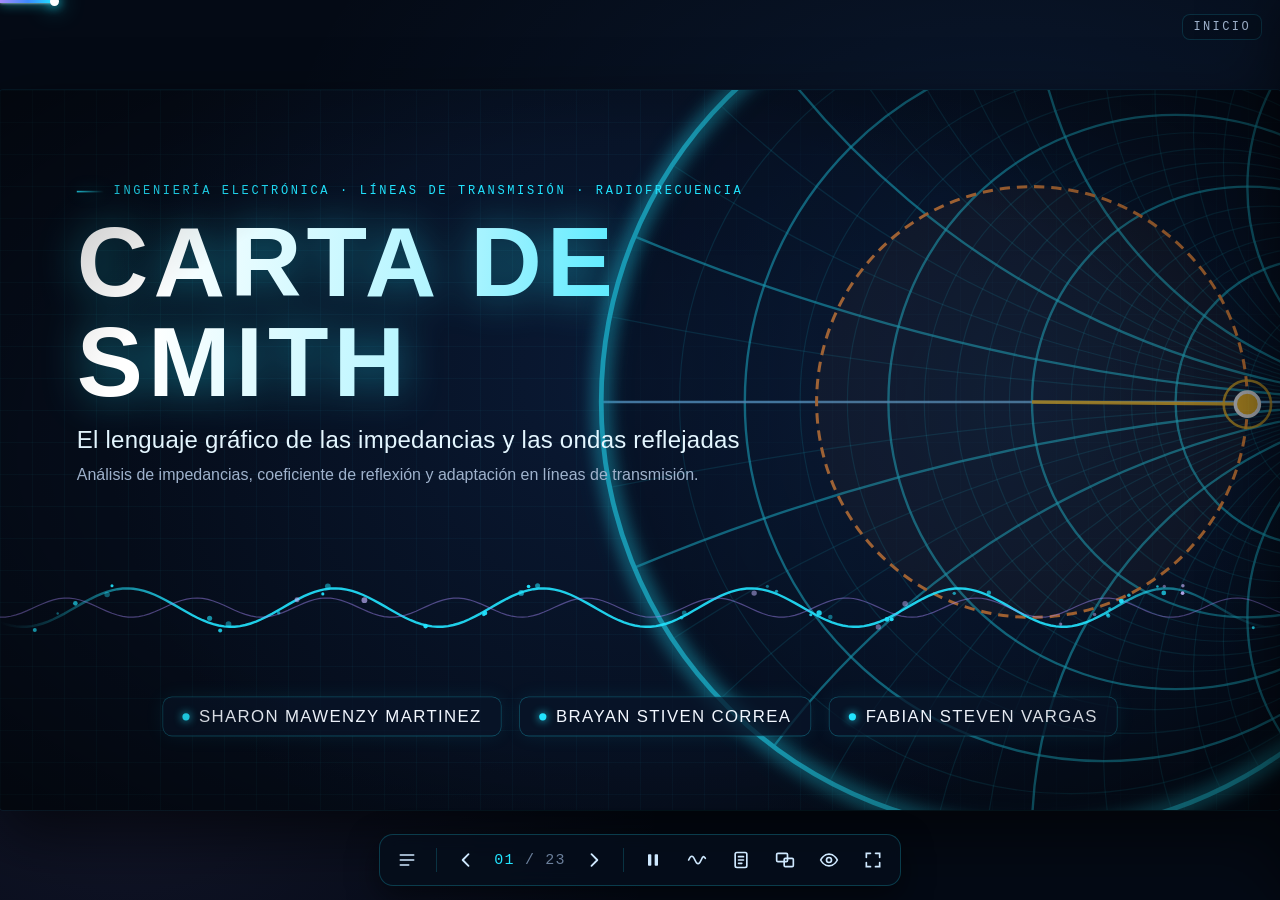
==== commit d04ae350: "Quita la pérdida de retorno del explorador y fuerza la recarga de archivos (versión en las URLs) Co-" ====
--- a/presentacion/index.html
+++ b/presentacion/index.html
@@ -6,7 +6,7 @@
   <title>Carta de Smith — Presentación interactiva</title>
   <meta name="description" content="Análisis de impedancias, coeficiente de reflexión y adaptación en líneas de transmisión.">
   <link rel="icon" href="data:image/svg+xml,%3Csvg xmlns='http://www.w3.org/2000/svg' viewBox='-12 -12 24 24'%3E%3Ccircle r='10' fill='%23050c19' stroke='%2322e4ff' stroke-width='1.6'/%3E%3Ccircle cx='5' r='5' fill='none' stroke='%2322e4ff' stroke-width='1.1'/%3E%3Cpath d='M-10 0H10' stroke='%2322e4ff'/%3E%3C/svg%3E">
-  <link rel="stylesheet" href="css/styles.css">
+  <link rel="stylesheet" href="css/styles.css?v=20261005">
   <script>
     // Registro temprano de errores (usado por la prueba automática ?test)
     window.__errs = [];
@@ -82,13 +82,13 @@
 
   <div id="toast" role="status" aria-live="polite"></div>
 
-  <script src="js/calculations.js"></script>
-  <script src="js/animations.js"></script>
-  <script src="js/smith-chart.js"></script>
-  <script src="js/slides.js"></script>
-  <script src="js/slides-a.js"></script>
-  <script src="js/slides-b.js"></script>
-  <script src="js/slides-c.js"></script>
-  <script src="js/app.js"></script>
+  <script src="js/calculations.js?v=20261005"></script>
+  <script src="js/animations.js?v=20261005"></script>
+  <script src="js/smith-chart.js?v=20261005"></script>
+  <script src="js/slides.js?v=20261005"></script>
+  <script src="js/slides-a.js?v=20261005"></script>
+  <script src="js/slides-b.js?v=20261005"></script>
+  <script src="js/slides-c.js?v=20261005"></script>
+  <script src="js/app.js?v=20261005"></script>
 </body>
 </html>
